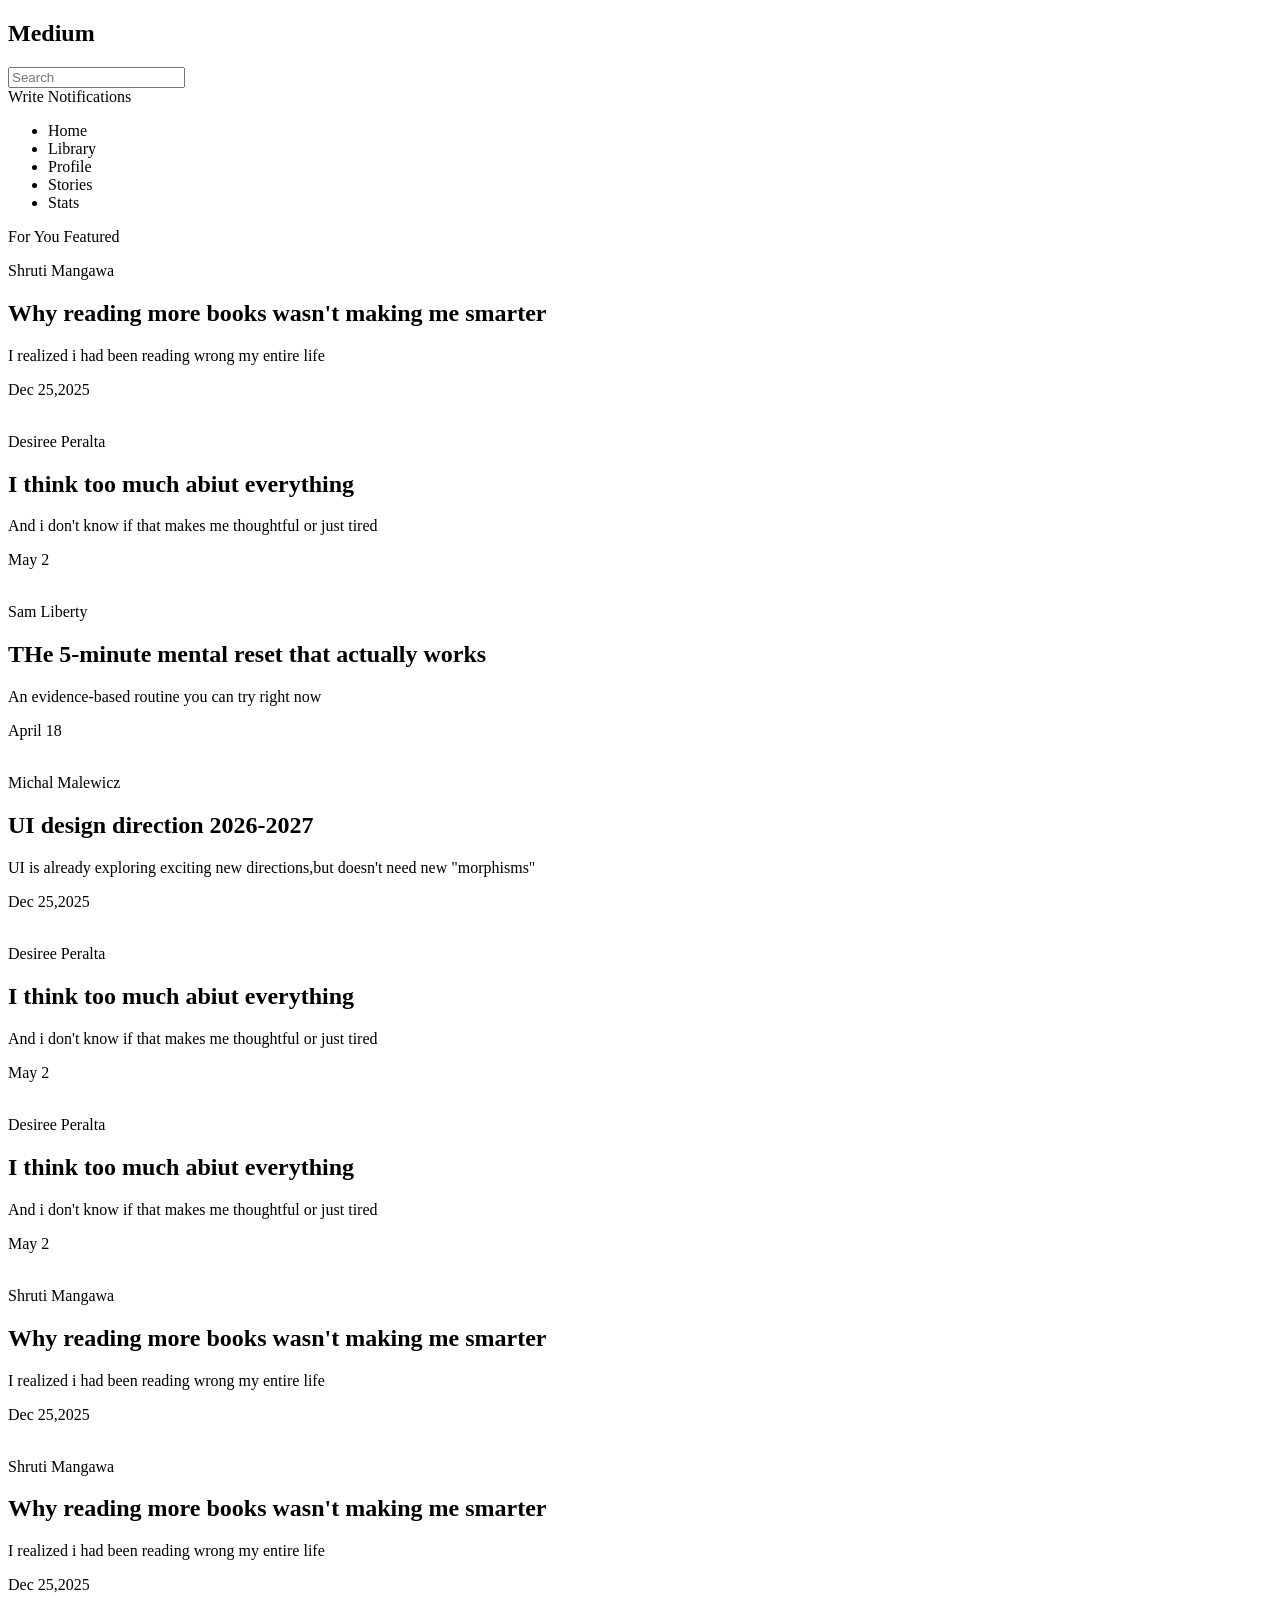
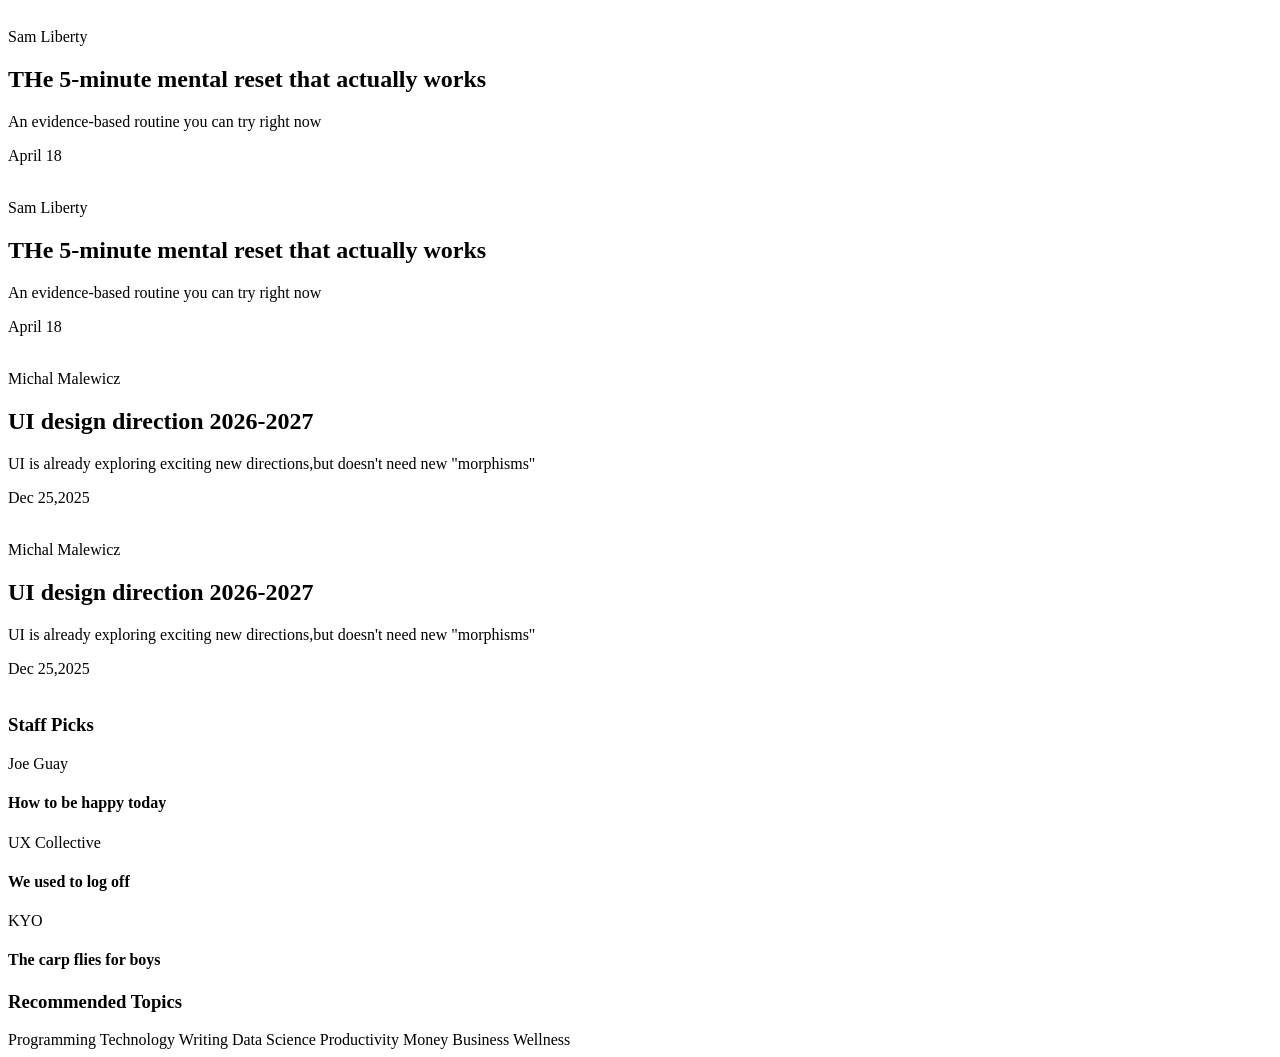
==== index.html @ edcda893 "Add files via upload" ====
<!DOCTYPE html>
<html lang="en">
<head>
    <meta charset="UTF-8">
    <meta name="viewport" content="width=device-width, initial-scale=1.0">
    <title>Medium Clone</title>
    <link rel="stylesheet" href="./style.css">
</head>
<body>
    <nav>
        <div class="logo">
          <h1>Medium</h1>
        </div>

        <div class="search">
        <i class="ri-search-line"></i>
        <input type="text" placeholder="Search">
        </div>

        <div class="nav-links">
            <span>Write</span>
            <span>Notifications</span>
         </div>
    </nav>

        <div class="container">

            <aside class="left-sidebar">
    
                <ul>
                    <li> Home</li>
                    <li> Library</li>
                    <li> Profile</li>
                    <li> Stories</li>
                    <li> Stats</li>
                </ul>
    
            </aside>

                <main class="feed">

                    <div class="tabs">
                        <span class="active">For You</span>
                        <span>Featured</span>
                    </div>

                    <div class="article">
                        <div class="article-content">
                            <p class="author">Shruti Mangawa</p>
                            <h2>Why reading more books wasn't making me smarter</h2>
                            <p class="description">I realized i had been reading wrong my entire life</p>
                            <div class="article-footer">
                                <span>Dec 25,2025</span>
                            </div>
                        </div>
                            <div class="article-image">
                                <img src="https://miro.medium.com/v2/resize:fit:1400/format:webp/1*I23vhXSHaAB8mVhZFK8iAQ.jpeg" alt="">
                            </div>
                    </div>

                    <div class="article">
                        <div class="article-content">
                            <p class="author">Desiree Peralta</p>
                            <h2>I think too much abiut everything</h2>
                            <p class="description">And i don't know if that makes me thoughtful or just tired</p>
                            <div class="article-footer">
                                <span>May 2</span>
                            </div>
                        </div>
                            <div class="article-image">
                                <img src="https://miro.medium.com/v2/resize:fit:1400/format:webp/1*bJQUMsU_GAnMWJzMpItvZA.jpeg" alt="">
                            </div>
                    </div>

                    <div class="article">
                        <div class="article-content">
                            <p class="author">Sam Liberty</p>
                            <h2>THe 5-minute mental reset that actually works</h2>
                            <p class="description">An evidence-based routine you can try right now</p>
                            <div class="article-footer">
                                <span>April 18</span>
                            </div>
                        </div>
                            <div class="article-image">
                                <img src="https://miro.medium.com/v2/resize:fit:3072/format:webp/1*R8e0AxCBMZrDguoscuRouA.png" alt="">
                            </div>
                    </div>

                    <div class="article">
                        <div class="article-content">
                            <p class="author">Michal Malewicz</p>
                            <h2>UI design direction 2026-2027</h2>
                            <p class="description">UI is already exploring exciting new directions,but doesn't need new "morphisms"</p>
                            <div class="article-footer">
                                <span>Dec 25,2025</span>
                            </div>
                        </div>
                            <div class="article-image">
                                <img src="https://miro.medium.com/v2/resize:fit:2000/format:webp/1*0wKIAESzc0Bj0dDqNLUUvg.png" alt="">
                            </div>
                    </div>

                    <div class="article">
                        <div class="article-content">
                            <p class="author">Desiree Peralta</p>
                            <h2>I think too much abiut everything</h2>
                            <p class="description">And i don't know if that makes me thoughtful or just tired</p>
                            <div class="article-footer">
                                <span>May 2</span>
                            </div>
                        </div>
                            <div class="article-image">
                                <img src="https://miro.medium.com/v2/resize:fit:1400/format:webp/1*bJQUMsU_GAnMWJzMpItvZA.jpeg" alt="">
                            </div>
                    </div>

                    <div class="article">
                        <div class="article-content">
                            <p class="author">Desiree Peralta</p>
                            <h2>I think too much abiut everything</h2>
                            <p class="description">And i don't know if that makes me thoughtful or just tired</p>
                            <div class="article-footer">
                                <span>May 2</span>
                            </div>
                        </div>
                            <div class="article-image">
                                <img src="https://miro.medium.com/v2/resize:fit:1400/format:webp/1*bJQUMsU_GAnMWJzMpItvZA.jpeg" alt="">
                            </div>
                    </div>

                    <div class="article">
                        <div class="article-content">
                            <p class="author">Shruti Mangawa</p>
                            <h2>Why reading more books wasn't making me smarter</h2>
                            <p class="description">I realized i had been reading wrong my entire life</p>
                            <div class="article-footer">
                                <span>Dec 25,2025</span>
                            </div>
                        </div>
                            <div class="article-image">
                                <img src="https://miro.medium.com/v2/resize:fit:1400/format:webp/1*I23vhXSHaAB8mVhZFK8iAQ.jpeg" alt="">
                            </div>
                    </div>

                    <div class="article">
                        <div class="article-content">
                            <p class="author">Shruti Mangawa</p>
                            <h2>Why reading more books wasn't making me smarter</h2>
                            <p class="description">I realized i had been reading wrong my entire life</p>
                            <div class="article-footer">
                                <span>Dec 25,2025</span>
                            </div>
                        </div>
                            <div class="article-image">
                                <img src="https://miro.medium.com/v2/resize:fit:1400/format:webp/1*I23vhXSHaAB8mVhZFK8iAQ.jpeg" alt="">
                            </div>
                    </div>

                    <div class="article">
                        <div class="article-content">
                            <p class="author">Sam Liberty</p>
                            <h2>THe 5-minute mental reset that actually works</h2>
                            <p class="description">An evidence-based routine you can try right now</p>
                            <div class="article-footer">
                                <span>April 18</span>
                            </div>
                        </div>
                            <div class="article-image">
                                <img src="https://miro.medium.com/v2/resize:fit:3072/format:webp/1*R8e0AxCBMZrDguoscuRouA.png" alt="">
                            </div>
                    </div>

                    <div class="article">
                        <div class="article-content">
                            <p class="author">Sam Liberty</p>
                            <h2>THe 5-minute mental reset that actually works</h2>
                            <p class="description">An evidence-based routine you can try right now</p>
                            <div class="article-footer">
                                <span>April 18</span>
                            </div>
                        </div>
                            <div class="article-image">
                                <img src="https://miro.medium.com/v2/resize:fit:3072/format:webp/1*R8e0AxCBMZrDguoscuRouA.png" alt="">
                            </div>
                    </div>

                    <div class="article">
                        <div class="article-content">
                            <p class="author">Michal Malewicz</p>
                            <h2>UI design direction 2026-2027</h2>
                            <p class="description">UI is already exploring exciting new directions,but doesn't need new "morphisms"</p>
                            <div class="article-footer">
                                <span>Dec 25,2025</span>
                            </div>
                        </div>
                            <div class="article-image">
                                <img src="https://miro.medium.com/v2/resize:fit:2000/format:webp/1*0wKIAESzc0Bj0dDqNLUUvg.png" alt="">
                            </div>
                    </div>

                    <div class="article">
                        <div class="article-content">
                            <p class="author">Michal Malewicz</p>
                            <h2>UI design direction 2026-2027</h2>
                            <p class="description">UI is already exploring exciting new directions,but doesn't need new "morphisms"</p>
                            <div class="article-footer">
                                <span>Dec 25,2025</span>
                            </div>
                        </div>
                            <div class="article-image">
                                <img src="https://miro.medium.com/v2/resize:fit:2000/format:webp/1*0wKIAESzc0Bj0dDqNLUUvg.png" alt="">
                            </div>
                    </div>
                </main>

                    <aside class="right-sidebar">

                        <h3>Staff Picks</h3>
            
                        <div class="staff-card">
                            <p>Joe Guay</p>
                            <h4>
                               How to be happy today 
                            </h4>
                        </div>
            
                        <div class="staff-card">
                            <p>UX Collective</p>
                            <h4>
                                We used to log off
                            </h4>
                        </div>
            
                        <div class="staff-card">
                            <p>KYO</p>
                            <h4>
                                The carp flies for boys
                            </h4>
                            </div>

                            <h3 class="topics-title">
                                 Recommended Topics
                            </h3>
                            <div class="topics">
                              <span>Programming</span>
                              <span>Technology</span>
                              <span>Writing</span>
                              <span>Data Science</span>
                              <span>Productivity</span>
                              <span>Money</span>
                              <span>Business</span>
                              <span>Wellness</span>
                              
                            </div>
                    </aside>
                </div>
    
</body>
</html>
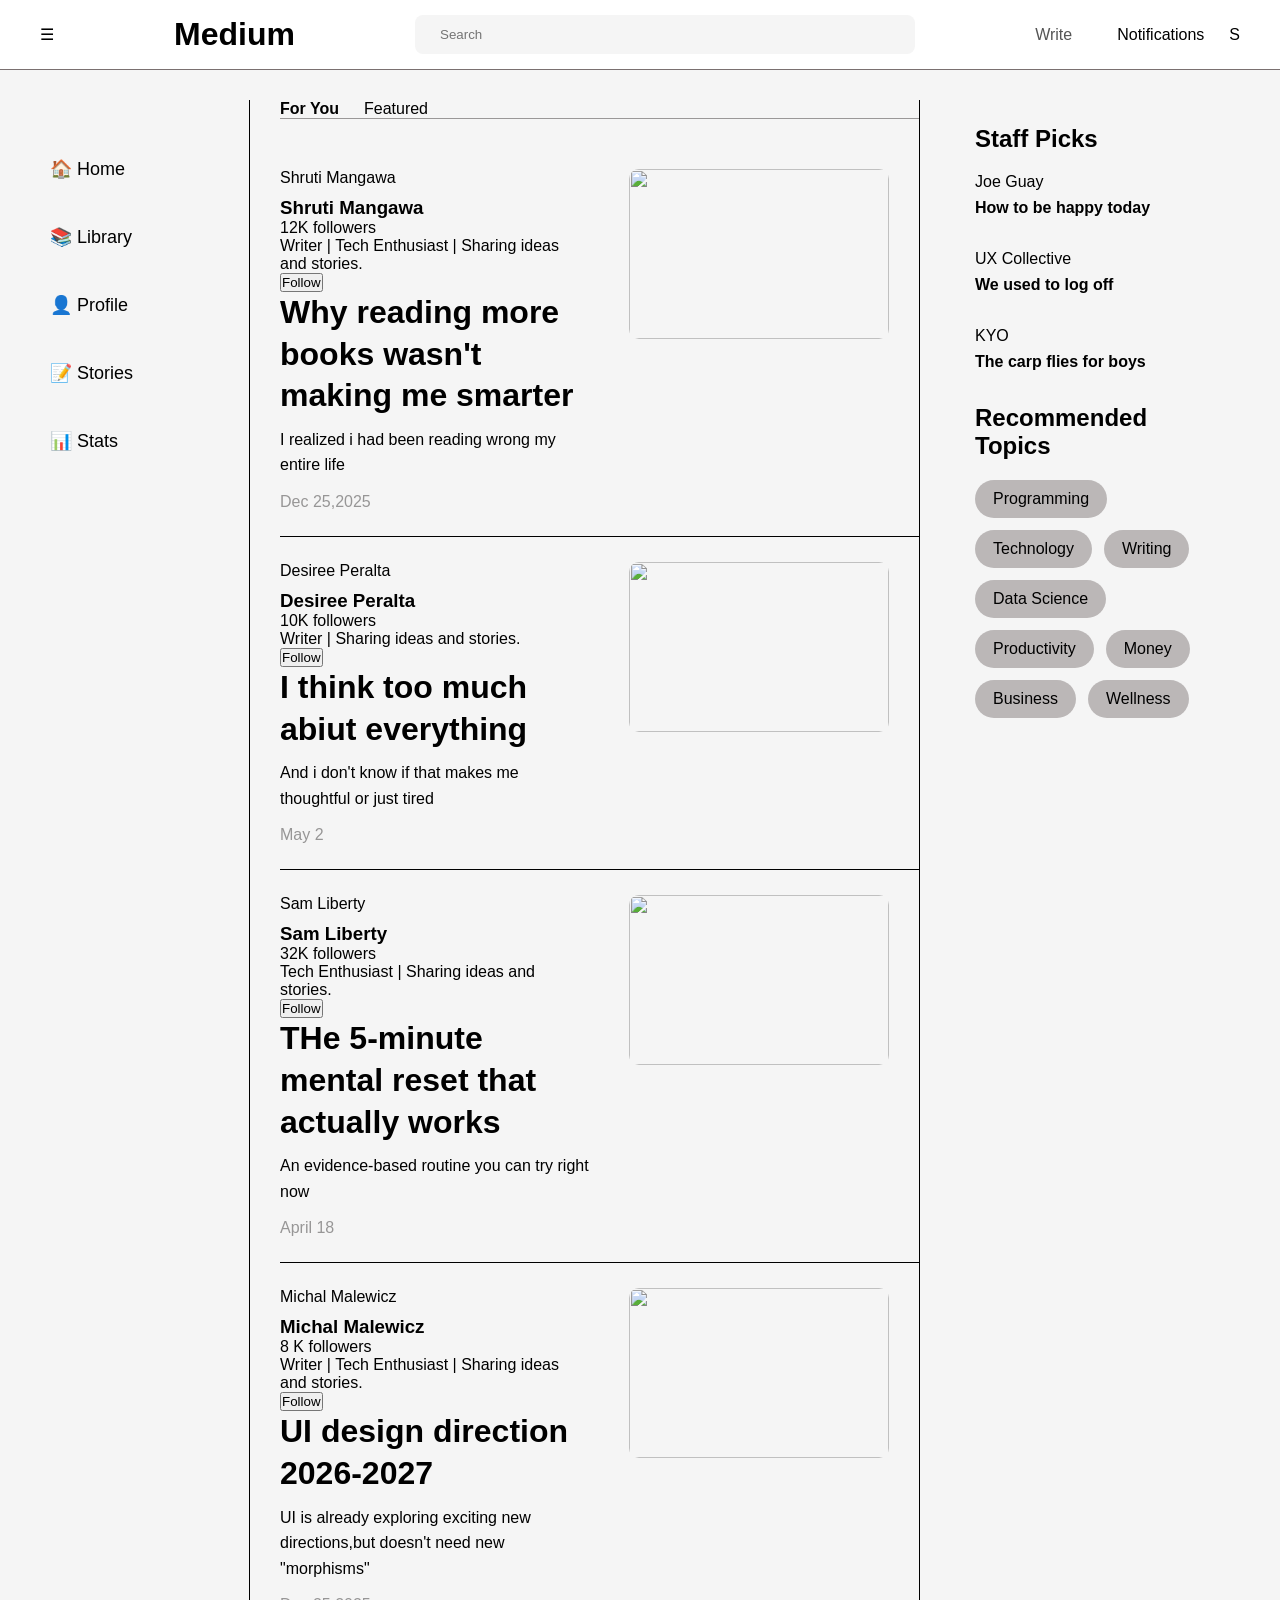
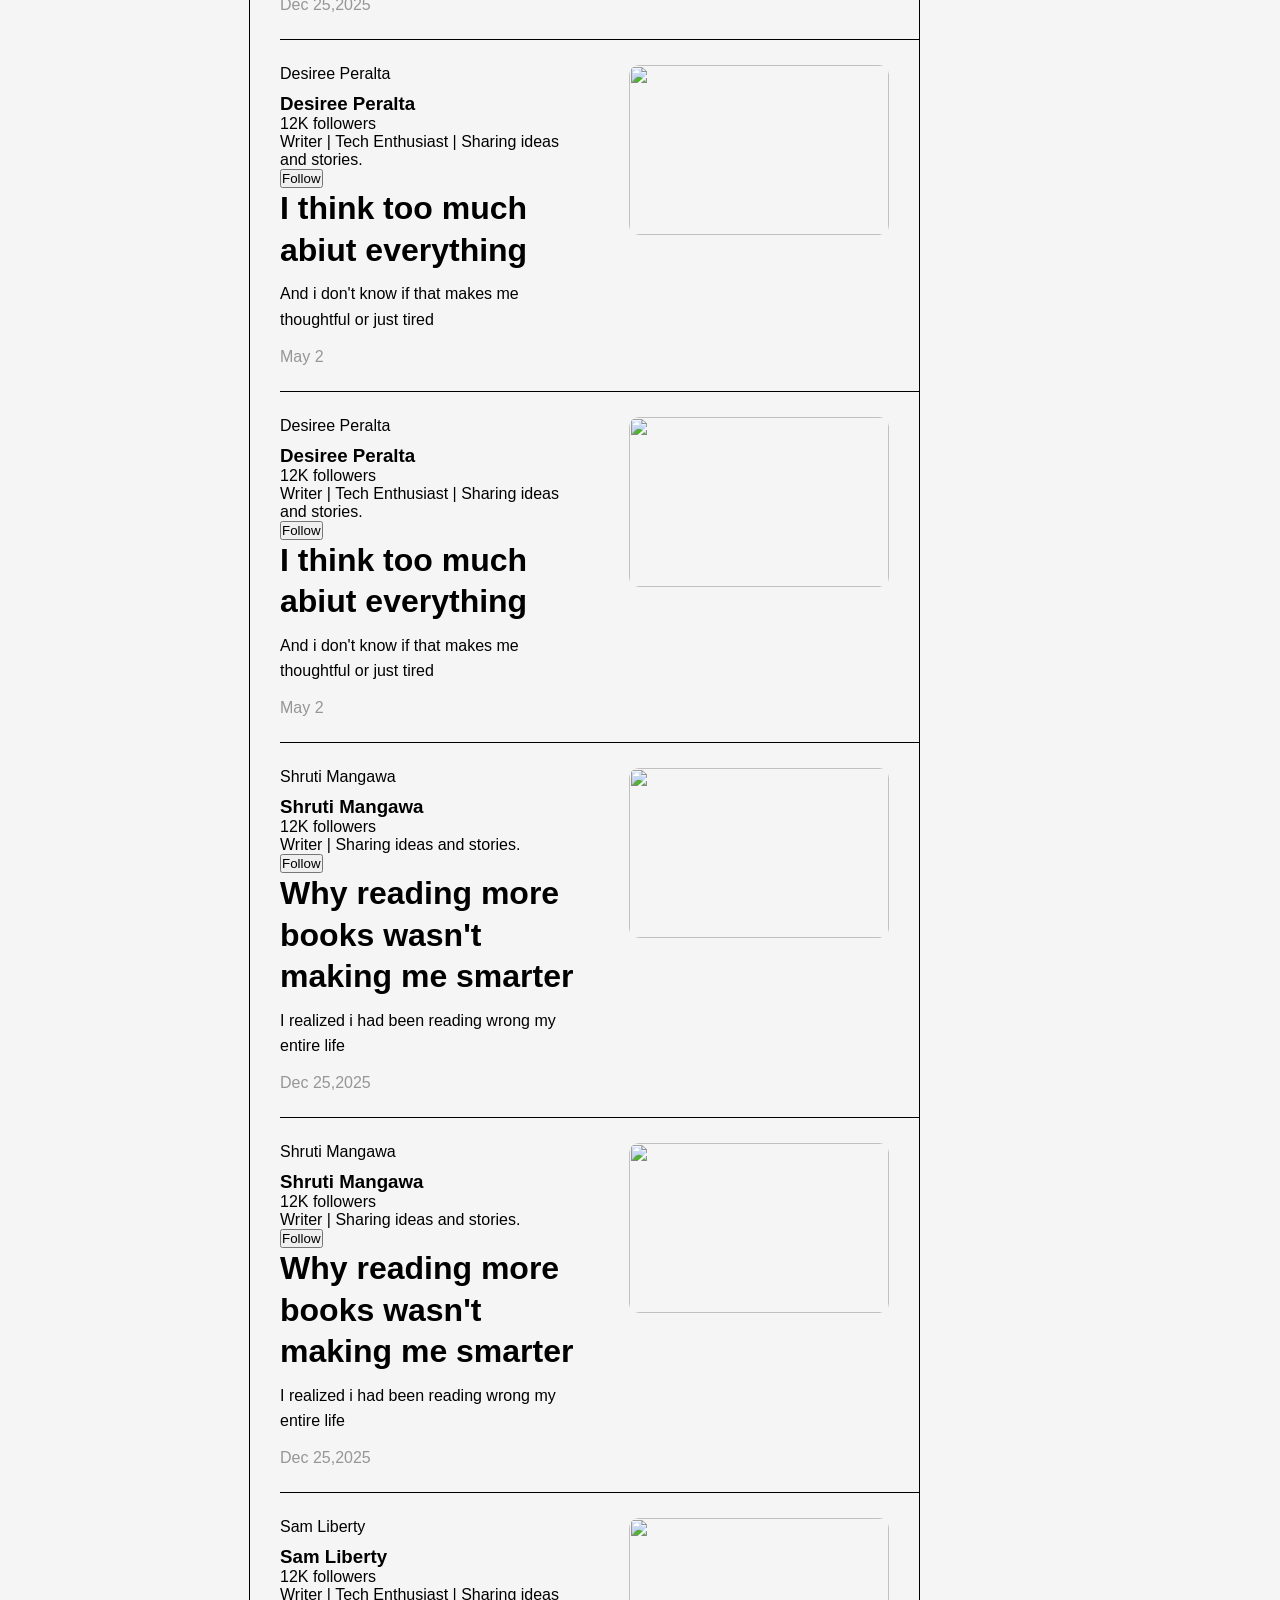
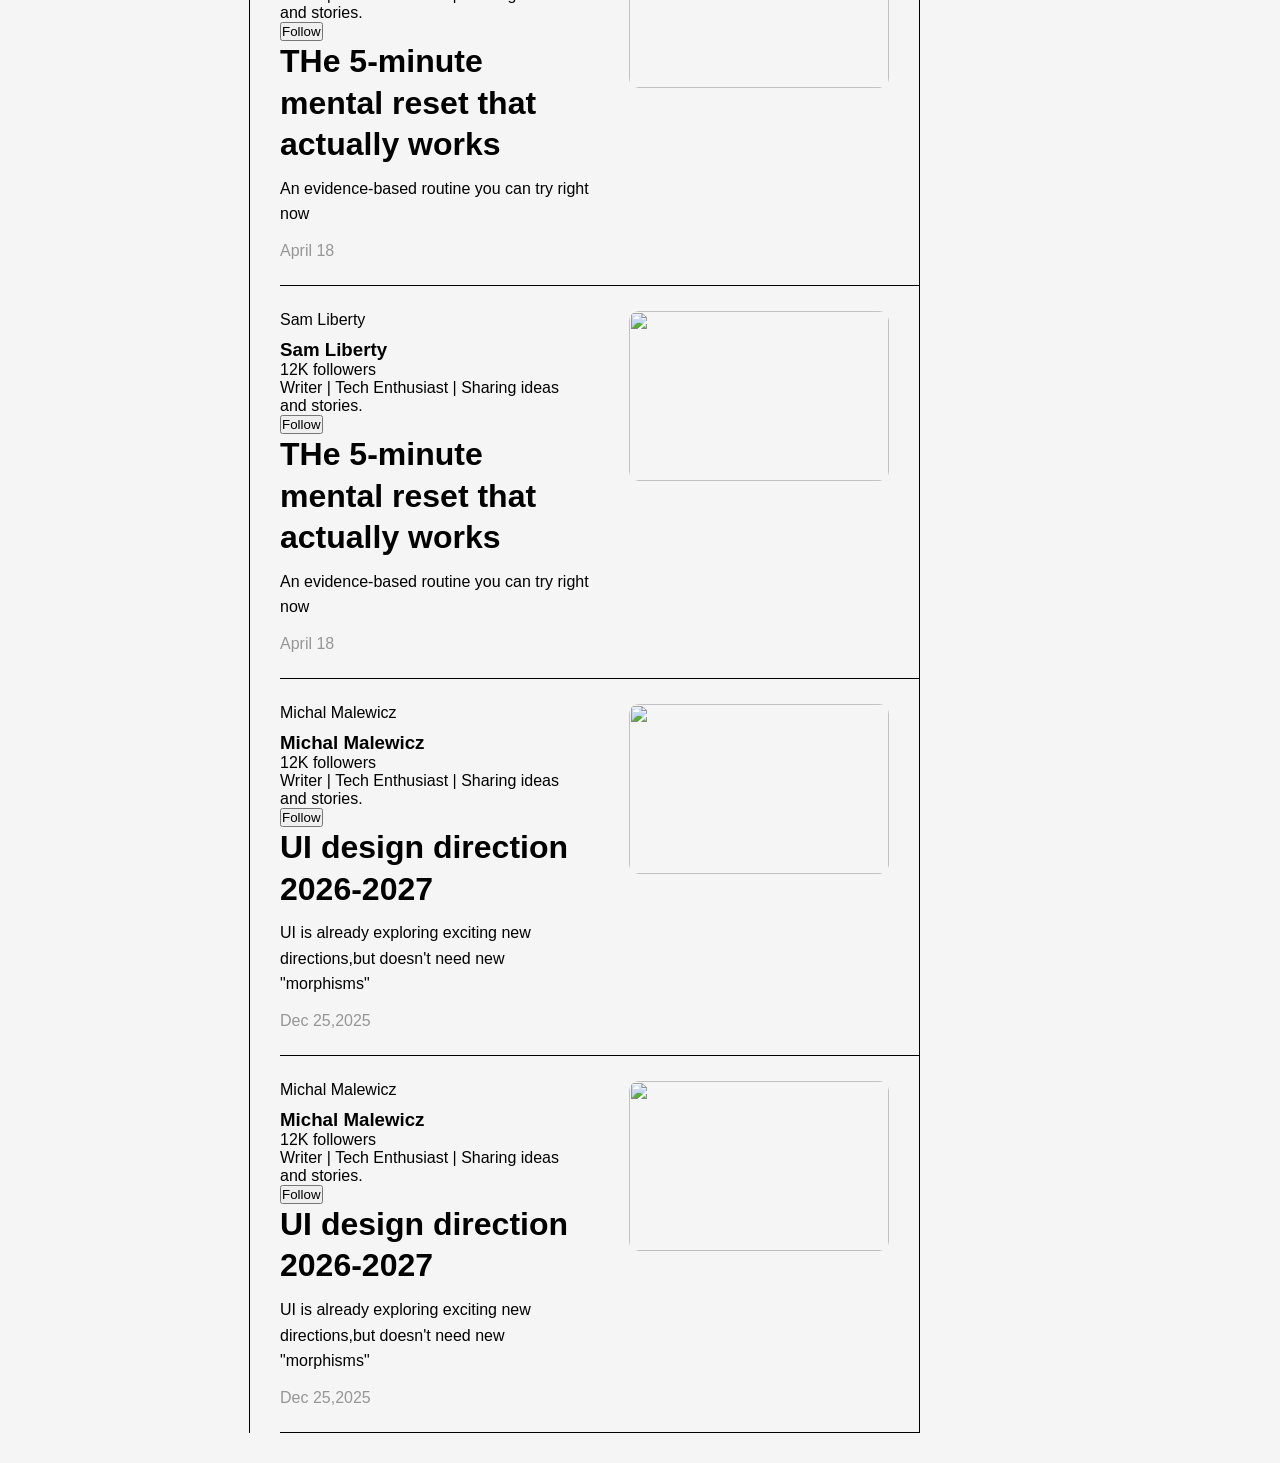
==== commit 23b48e0b: "Update index.html" ====
--- a/index.html
+++ b/index.html
@@ -8,19 +8,29 @@
 </head>
 <body>
     <nav>
+
+        <div class="menu-icon">
+            ☰
+        </div>
+    
         <div class="logo">
-          <h1>Medium</h1>
+            <h1>Medium</h1>
         </div>
-
+    
         <div class="search">
-        <i class="ri-search-line"></i>
-        <input type="text" placeholder="Search">
+            <i class="ri-search-line"></i>
+            <input type="text" placeholder="Search">
         </div>
-
+    
         <div class="nav-links">
-            <span>Write</span>
+            <a href="write.html">Write</a>
             <span>Notifications</span>
-         </div>
+    
+            <div class="profile">
+                S
+            </div>
+        </div>
+    
     </nav>
 
         <div class="container">
@@ -28,11 +38,15 @@
             <aside class="left-sidebar">
     
                 <ul>
-                    <li> Home</li>
-                    <li> Library</li>
-                    <li> Profile</li>
-                    <li> Stories</li>
-                    <li> Stats</li>
+                    <li>🏠 Home</li>
+
+                     <li>📚 Library</li>
+
+                    <li>👤 Profile</li>
+
+                     <li>📝 Stories</li>
+
+                       <li>📊 Stats</li>
                 </ul>
     
             </aside>
@@ -46,7 +60,35 @@
 
                     <div class="article">
                         <div class="article-content">
-                            <p class="author">Shruti Mangawa</p>
+                            <div class="author-box">
+
+                                <p class="author">
+                            
+                                    Shruti Mangawa
+                            
+                                </p>
+                            
+                                <div class="author-card">
+                            
+                                    <h3>Shruti Mangawa</h3>
+                            
+                                    <p>12K followers</p>
+                            
+                                    <p>
+                            
+                                        Writer | Tech Enthusiast | Sharing ideas and stories.
+                            
+                                    </p>
+                            
+                                    <button>
+                            
+                                        Follow
+                            
+                                    </button>
+                            
+                                </div>
+                            
+                            </div>
                             <h2>Why reading more books wasn't making me smarter</h2>
                             <p class="description">I realized i had been reading wrong my entire life</p>
                             <div class="article-footer">
@@ -60,7 +102,35 @@
 
                     <div class="article">
                         <div class="article-content">
-                            <p class="author">Desiree Peralta</p>
+                            <div class="author-box">
+
+                                <p class="author">
+                            
+                                    Desiree Peralta
+                            
+                                </p>
+                            
+                                <div class="author-card">
+                            
+                                    <h3>Desiree Peralta</h3>
+                            
+                                    <p>10K followers</p>
+                            
+                                    <p>
+                            
+                                        Writer | Sharing ideas and stories.
+                            
+                                    </p>
+                            
+                                    <button>
+                            
+                                        Follow
+                            
+                                    </button>
+                            
+                                </div>
+                            
+                            </div>
                             <h2>I think too much abiut everything</h2>
                             <p class="description">And i don't know if that makes me thoughtful or just tired</p>
                             <div class="article-footer">
@@ -74,7 +144,35 @@
 
                     <div class="article">
                         <div class="article-content">
-                            <p class="author">Sam Liberty</p>
+                            <div class="author-box">
+
+                                <p class="author">
+                            
+                                    Sam Liberty
+                            
+                                </p>
+                            
+                                <div class="author-card">
+                            
+                                    <h3>Sam Liberty</h3>
+                            
+                                    <p>32K followers</p>
+                            
+                                    <p>
+                            
+                                     Tech Enthusiast | Sharing ideas and stories.
+                            
+                                    </p>
+                            
+                                    <button>
+                            
+                                        Follow
+                            
+                                    </button>
+                            
+                                </div>
+                            
+                            </div>
                             <h2>THe 5-minute mental reset that actually works</h2>
                             <p class="description">An evidence-based routine you can try right now</p>
                             <div class="article-footer">
@@ -87,22 +185,90 @@
                     </div>
 
                     <div class="article">
-                        <div class="article-content">
-                            <p class="author">Michal Malewicz</p>
-                            <h2>UI design direction 2026-2027</h2>
-                            <p class="description">UI is already exploring exciting new directions,but doesn't need new "morphisms"</p>
-                            <div class="article-footer">
+
+                        <div class="article-content">
+                    
+                            <div class="author-box">
+                    
+                                <p class="author">
+                                    Michal Malewicz
+                                </p>
+                    
+                                <div class="author-card">
+                    
+                                    <h3>Michal Malewicz</h3>
+                    
+                                    <p>8 K followers</p>
+                    
+                                    <p>
+                                        Writer | Tech Enthusiast | Sharing ideas and stories.
+                                    </p>
+                    
+                                    <button>
+                                        Follow
+                                    </button>
+                    
+                                </div>
+                    
+                            </div>
+                    
+                            <h2>
+                                UI design direction 2026-2027
+                            </h2>
+                    
+                            <p class="description">
+                    
+                                UI is already exploring exciting new directions,but doesn't need new "morphisms"
+                    
+                            </p>
+                    
+                            <div class="article-footer">
+                    
                                 <span>Dec 25,2025</span>
-                            </div>
-                        </div>
-                            <div class="article-image">
-                                <img src="https://miro.medium.com/v2/resize:fit:2000/format:webp/1*0wKIAESzc0Bj0dDqNLUUvg.png" alt="">
-                            </div>
-                    </div>
-
-                    <div class="article">
-                        <div class="article-content">
-                            <p class="author">Desiree Peralta</p>
+                    
+                            </div>
+                    
+                        </div>
+                    
+                        <div class="article-image">
+                    
+                            <img src="https://miro.medium.com/v2/resize:fit:2000/format:webp/1*0wKIAESzc0Bj0dDqNLUUvg.png" alt="">
+                    
+                        </div>
+                    
+                    </div>
+
+                    <div class="article">
+                        <div class="article-content">
+                            <div class="author-box">
+
+                                <p class="author">
+                            
+                                    Desiree Peralta
+                            
+                                </p>
+                            
+                                <div class="author-card">
+                            
+                                    <h3>Desiree Peralta</h3>
+                            
+                                    <p>12K followers</p>
+                            
+                                    <p>
+                            
+                                        Writer | Tech Enthusiast | Sharing ideas and stories.
+                            
+                                    </p>
+                            
+                                    <button>
+                            
+                                        Follow
+                            
+                                    </button>
+                            
+                                </div>
+                            
+                            </div>
                             <h2>I think too much abiut everything</h2>
                             <p class="description">And i don't know if that makes me thoughtful or just tired</p>
                             <div class="article-footer">
@@ -116,7 +282,35 @@
 
                     <div class="article">
                         <div class="article-content">
-                            <p class="author">Desiree Peralta</p>
+                            <div class="author-box">
+
+                                <p class="author">
+                            
+                                    Desiree Peralta
+                            
+                                </p>
+                            
+                                <div class="author-card">
+                            
+                                    <h3>Desiree Peralta</h3>
+                            
+                                    <p>12K followers</p>
+                            
+                                    <p>
+                            
+                                        Writer | Tech Enthusiast | Sharing ideas and stories.
+                            
+                                    </p>
+                            
+                                    <button>
+                            
+                                        Follow
+                            
+                                    </button>
+                            
+                                </div>
+                            
+                            </div>
                             <h2>I think too much abiut everything</h2>
                             <p class="description">And i don't know if that makes me thoughtful or just tired</p>
                             <div class="article-footer">
@@ -130,7 +324,27 @@
 
                     <div class="article">
                         <div class="article-content">
-                            <p class="author">Shruti Mangawa</p>
+                            <div class="author-box">
+
+                                <p class="author">
+                                    Shruti Mangawa
+                                </p>
+                            
+                                <div class="author-card">
+                            
+                                    <h3>Shruti Mangawa</h3>
+                            
+                                    <p>12K followers</p>
+                            
+                                    <p>
+                                        Writer | Sharing ideas and stories.
+                                    </p>
+                            
+                                    <button>Follow</button>
+                            
+                                </div>
+                            
+                            </div>
                             <h2>Why reading more books wasn't making me smarter</h2>
                             <p class="description">I realized i had been reading wrong my entire life</p>
                             <div class="article-footer">
@@ -144,7 +358,27 @@
 
                     <div class="article">
                         <div class="article-content">
-                            <p class="author">Shruti Mangawa</p>
+                            <div class="author-box">
+
+                                <p class="author">
+                                    Shruti Mangawa
+                                </p>
+                            
+                                <div class="author-card">
+                            
+                                    <h3>Shruti Mangawa</h3>
+                            
+                                    <p>12K followers</p>
+                            
+                                    <p>
+                                        Writer | Sharing ideas and stories.
+                                    </p>
+                            
+                                    <button>Follow</button>
+                            
+                                </div>
+                            
+                            </div>
                             <h2>Why reading more books wasn't making me smarter</h2>
                             <p class="description">I realized i had been reading wrong my entire life</p>
                             <div class="article-footer">
@@ -158,7 +392,35 @@
 
                     <div class="article">
                         <div class="article-content">
-                            <p class="author">Sam Liberty</p>
+                            <div class="author-box">
+
+                                <p class="author">
+                            
+                                    Sam Liberty
+                            
+                                </p>
+                            
+                                <div class="author-card">
+                            
+                                    <h3>Sam Liberty</h3>
+                            
+                                    <p>12K followers</p>
+                            
+                                    <p>
+                            
+                                        Writer | Tech Enthusiast | Sharing ideas and stories.
+                            
+                                    </p>
+                            
+                                    <button>
+                            
+                                        Follow
+                            
+                                    </button>
+                            
+                                </div>
+                            
+                            </div>
                             <h2>THe 5-minute mental reset that actually works</h2>
                             <p class="description">An evidence-based routine you can try right now</p>
                             <div class="article-footer">
@@ -172,7 +434,35 @@
 
                     <div class="article">
                         <div class="article-content">
-                            <p class="author">Sam Liberty</p>
+                            <div class="author-box">
+
+                                <p class="author">
+                            
+                                    Sam Liberty
+                            
+                                </p>
+                            
+                                <div class="author-card">
+                            
+                                    <h3>Sam Liberty</h3>
+                            
+                                    <p>12K followers</p>
+                            
+                                    <p>
+                            
+                                        Writer | Tech Enthusiast | Sharing ideas and stories.
+                            
+                                    </p>
+                            
+                                    <button>
+                            
+                                        Follow
+                            
+                                    </button>
+                            
+                                </div>
+                            
+                            </div>
                             <h2>THe 5-minute mental reset that actually works</h2>
                             <p class="description">An evidence-based routine you can try right now</p>
                             <div class="article-footer">
@@ -184,33 +474,114 @@
                             </div>
                     </div>
 
-                    <div class="article">
-                        <div class="article-content">
-                            <p class="author">Michal Malewicz</p>
-                            <h2>UI design direction 2026-2027</h2>
-                            <p class="description">UI is already exploring exciting new directions,but doesn't need new "morphisms"</p>
-                            <div class="article-footer">
+
+                    <div class="article">
+
+                        <div class="article-content">
+                    
+                            <div class="author-box">
+                    
+                                <p class="author">
+                                    Michal Malewicz
+                                </p>
+                    
+                                <div class="author-card">
+                    
+                                    <h3>Michal Malewicz</h3>
+                    
+                                    <p>12K followers</p>
+                    
+                                    <p>
+                                        Writer | Tech Enthusiast | Sharing ideas and stories.
+                                    </p>
+                    
+                                    <button>
+                                        Follow
+                                    </button>
+                    
+                                </div>
+                    
+                            </div>
+                    
+                            <h2>
+                                UI design direction 2026-2027
+                            </h2>
+                    
+                            <p class="description">
+                    
+                                UI is already exploring exciting new directions,but doesn't need new "morphisms"
+                    
+                            </p>
+                    
+                            <div class="article-footer">
+                    
                                 <span>Dec 25,2025</span>
-                            </div>
-                        </div>
-                            <div class="article-image">
-                                <img src="https://miro.medium.com/v2/resize:fit:2000/format:webp/1*0wKIAESzc0Bj0dDqNLUUvg.png" alt="">
-                            </div>
-                    </div>
-
-                    <div class="article">
-                        <div class="article-content">
-                            <p class="author">Michal Malewicz</p>
-                            <h2>UI design direction 2026-2027</h2>
-                            <p class="description">UI is already exploring exciting new directions,but doesn't need new "morphisms"</p>
-                            <div class="article-footer">
-                                <span>Dec 25,2025</span>
-                            </div>
-                        </div>
-                            <div class="article-image">
-                                <img src="https://miro.medium.com/v2/resize:fit:2000/format:webp/1*0wKIAESzc0Bj0dDqNLUUvg.png" alt="">
-                            </div>
-                    </div>
+                    
+                            </div>
+                    
+                        </div>
+                    
+                        <div class="article-image">
+                    
+                            <img src="https://miro.medium.com/v2/resize:fit:2000/format:webp/1*0wKIAESzc0Bj0dDqNLUUvg.png" alt="">
+                    
+                        </div>
+                    
+                    </div>
+
+                    <div class="article">
+
+    <div class="article-content">
+
+        <div class="author-box">
+
+            <p class="author">
+                Michal Malewicz
+            </p>
+
+            <div class="author-card">
+
+                <h3>Michal Malewicz</h3>
+
+                <p>12K followers</p>
+
+                <p>
+                    Writer | Tech Enthusiast | Sharing ideas and stories.
+                </p>
+
+                <button>
+                    Follow
+                </button>
+
+            </div>
+
+        </div>
+
+        <h2>
+            UI design direction 2026-2027
+        </h2>
+
+        <p class="description">
+
+            UI is already exploring exciting new directions,but doesn't need new "morphisms"
+
+        </p>
+
+        <div class="article-footer">
+
+            <span>Dec 25,2025</span>
+
+        </div>
+
+    </div>
+
+    <div class="article-image">
+
+        <img src="https://miro.medium.com/v2/resize:fit:2000/format:webp/1*0wKIAESzc0Bj0dDqNLUUvg.png" alt="">
+
+    </div>
+
+              </div>
                 </main>
 
                     <aside class="right-sidebar">
@@ -254,6 +625,6 @@
                             </div>
                     </aside>
                 </div>
-    
+                <script src="script.js"></script>
 </body>
-</html>+</html>
--- a/style.css
+++ b/style.css
@@ -0,0 +1,206 @@
+*{
+    margin: 0;
+    padding: 0;
+    box-sizing: border-box;
+    font-family: Arial, Helvetica, sans-serif;
+}
+
+body{
+    background: whitesmoke;
+    color: black;
+}
+
+nav{
+    width: 100%;
+    min-height: 70px;
+    border-bottom: 1px solid rgb(122, 112, 112);
+
+    display: flex;
+    justify-content: space-between;
+    align-items: center;
+
+    padding: 15px 40px;
+    gap: 20px;
+
+    position: sticky;
+    top: 0;
+    background: white;
+    z-index: 1000;
+}
+
+
+.logo h1{
+    font-size: 2rem;
+    font-family:'Segoe UI', Tahoma, Geneva, Verdana, sans-serif;
+}
+
+.search{
+    flex: 1;
+    max-width: 500px;
+    display: flex;
+    align-items: center;
+    border-radius: 8px;
+    background-color: whitesmoke;
+    padding: 12px 15px;
+    border: 30px;
+}
+
+.search input{
+    border: none;
+    background: transparent;
+    outline: none;
+    width: 100%;
+    margin-left: 10px;
+}
+
+.nav-links{
+    display: flex;
+    align-items: center;
+    gap: 25px;
+    
+}
+.nav-links a{
+    text-decoration: none;
+    color: #555;
+    margin-right: 20px;
+    font-size: 16px;
+    font-weight: 500;
+}
+
+.container{
+    width: 100%;
+    display: flex;
+    gap: 30px;
+    padding: 30px;
+}
+
+.left-sidebar{
+    width: 220px;
+    padding-top: 40px;
+    border-right: 1px solid black;
+}
+
+.left-sidebar ul{
+    list-style: none;
+}
+
+.left-sidebar li{
+    display: flex;
+    align-items: center;
+    padding: 18px 20px;
+    font-size: 18px;
+    margin-bottom: 10px;
+    cursor: pointer;
+    border-radius: 8px;
+}
+
+.feed{
+    flex: 1;
+    min-width:0;
+    border-right: 1px solid black;
+}
+
+.tabs{
+    display: flex;
+    gap: 25px;
+    margin-bottom: 25px;
+    border-bottom: 1px solid rgb(154, 152, 152);
+}
+
+.tabs span{
+    cursor: pointer;
+    color: black;
+}
+
+.tabs .active{
+    color: black;
+    font-weight: 600;
+}
+
+.article{
+    display: flex;
+    justify-content: space-between;
+    gap: 40px;
+    padding: 25px 0;
+    border-bottom: 1px solid black;
+}
+
+.active-content{
+    flex: 1;
+}
+
+.author{
+    color: black;
+    margin-bottom: 10px;
+}
+
+.article h2{
+    font-size: 2rem;
+    line-height: 1.3;
+    margin-bottom: 10px;
+}
+
+.description{
+    color: black;
+    line-height: 1.6;
+    margin-bottom: 15px;
+}
+
+.article-footer{
+    display: flex;
+    gap: 20px;
+    color: rgb(151, 150, 150);
+}
+
+.article-image img{
+    width: 260px;
+    height: 170px;
+    object-fit: cover;
+    margin-right: 30px;
+    border-radius: 10px;
+}
+
+.right-sidebar{
+    width: 300px;
+    padding: 25px;
+}
+
+.right-sidebar h3{
+    font-size: 24px;
+    margin-bottom: 20px;
+}
+
+.staff-card{
+    margin-bottom: 30px;
+}
+
+.staff-card p{
+    color: black;
+    margin-bottom: 5px;
+}
+
+.staff-card h4{
+    line-height: 1.5;
+}
+
+.topics-title{
+    font-size: 24px;
+    font-weight: 700;
+    margin-top: 30px;
+    margin-bottom: 20px;
+}
+
+.topics{
+    display: flex;
+    flex-wrap: wrap;
+    gap: 12px;
+}
+
+.topics span{
+    background: rgb(187, 183, 183);
+    padding: 10px 18px;
+    border-radius: 20px;
+    display: inline-block;
+    width: auto;
+    flex: none;
+}
